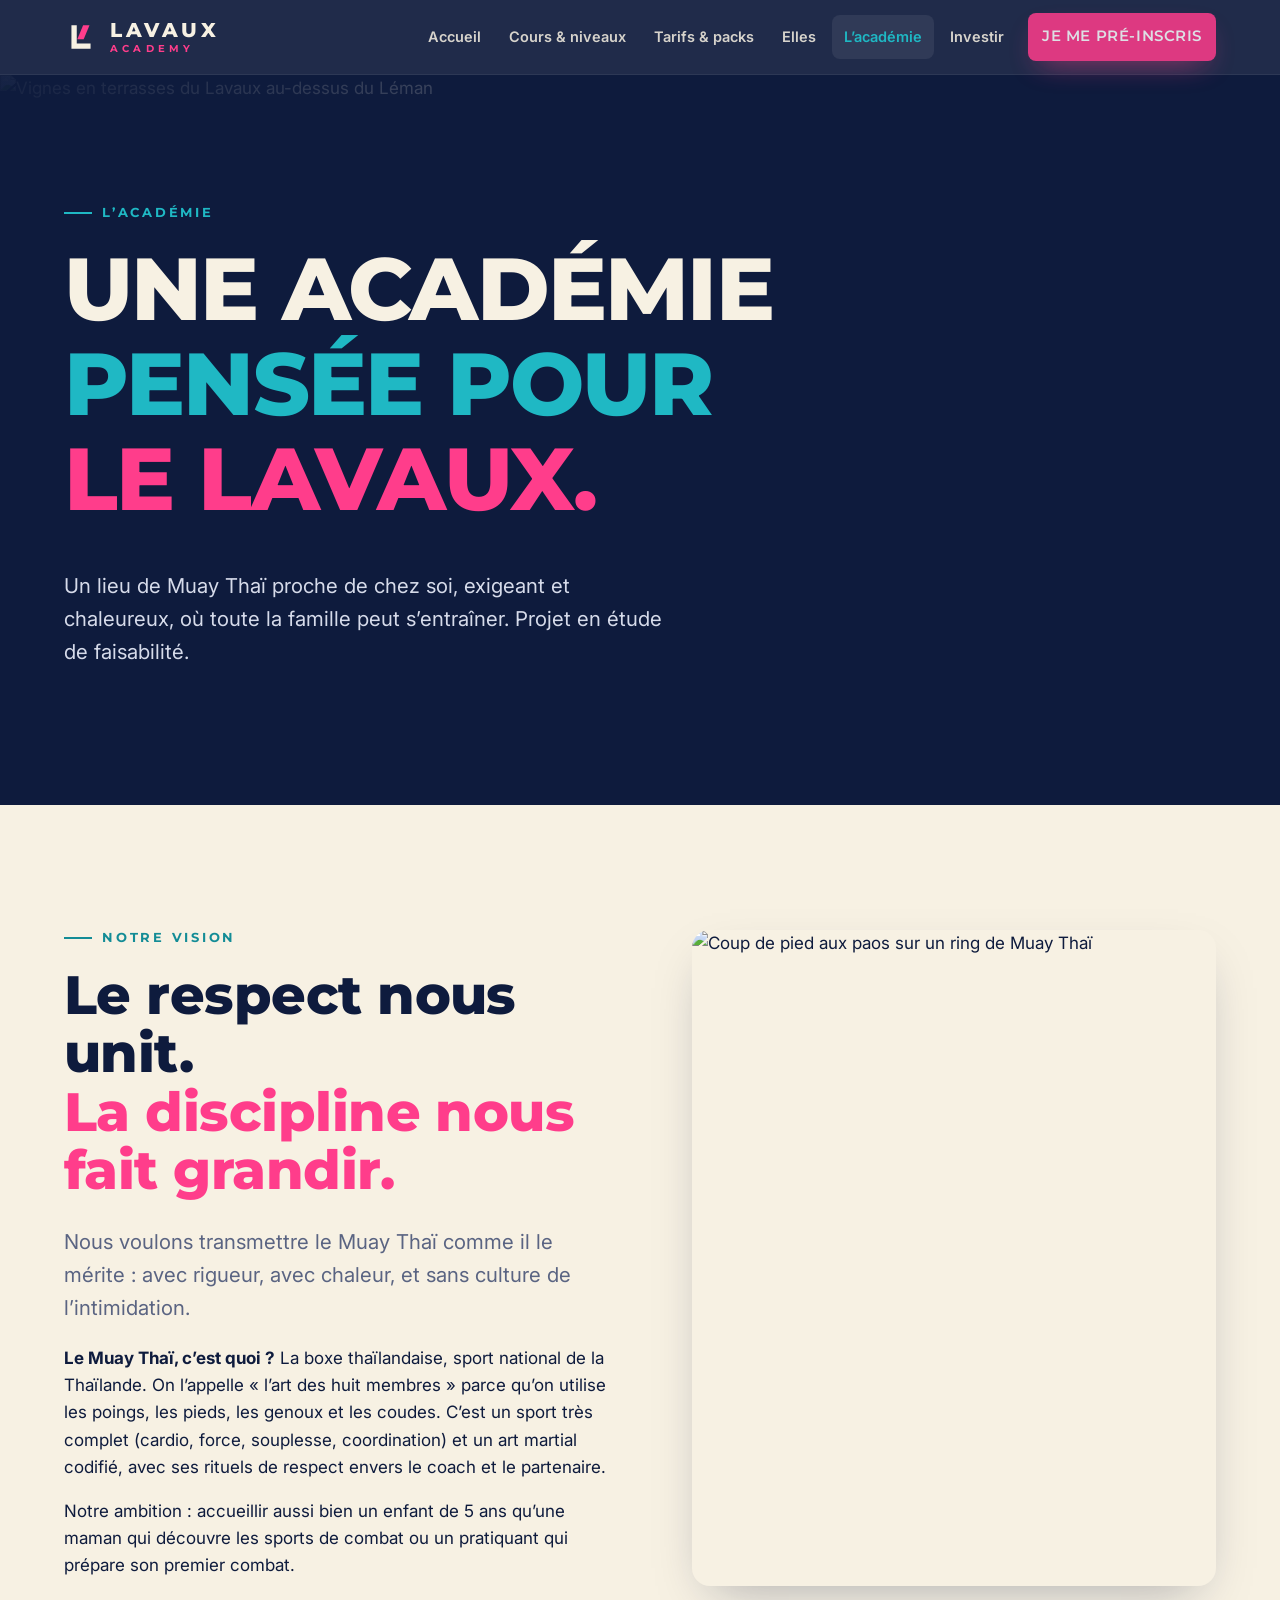
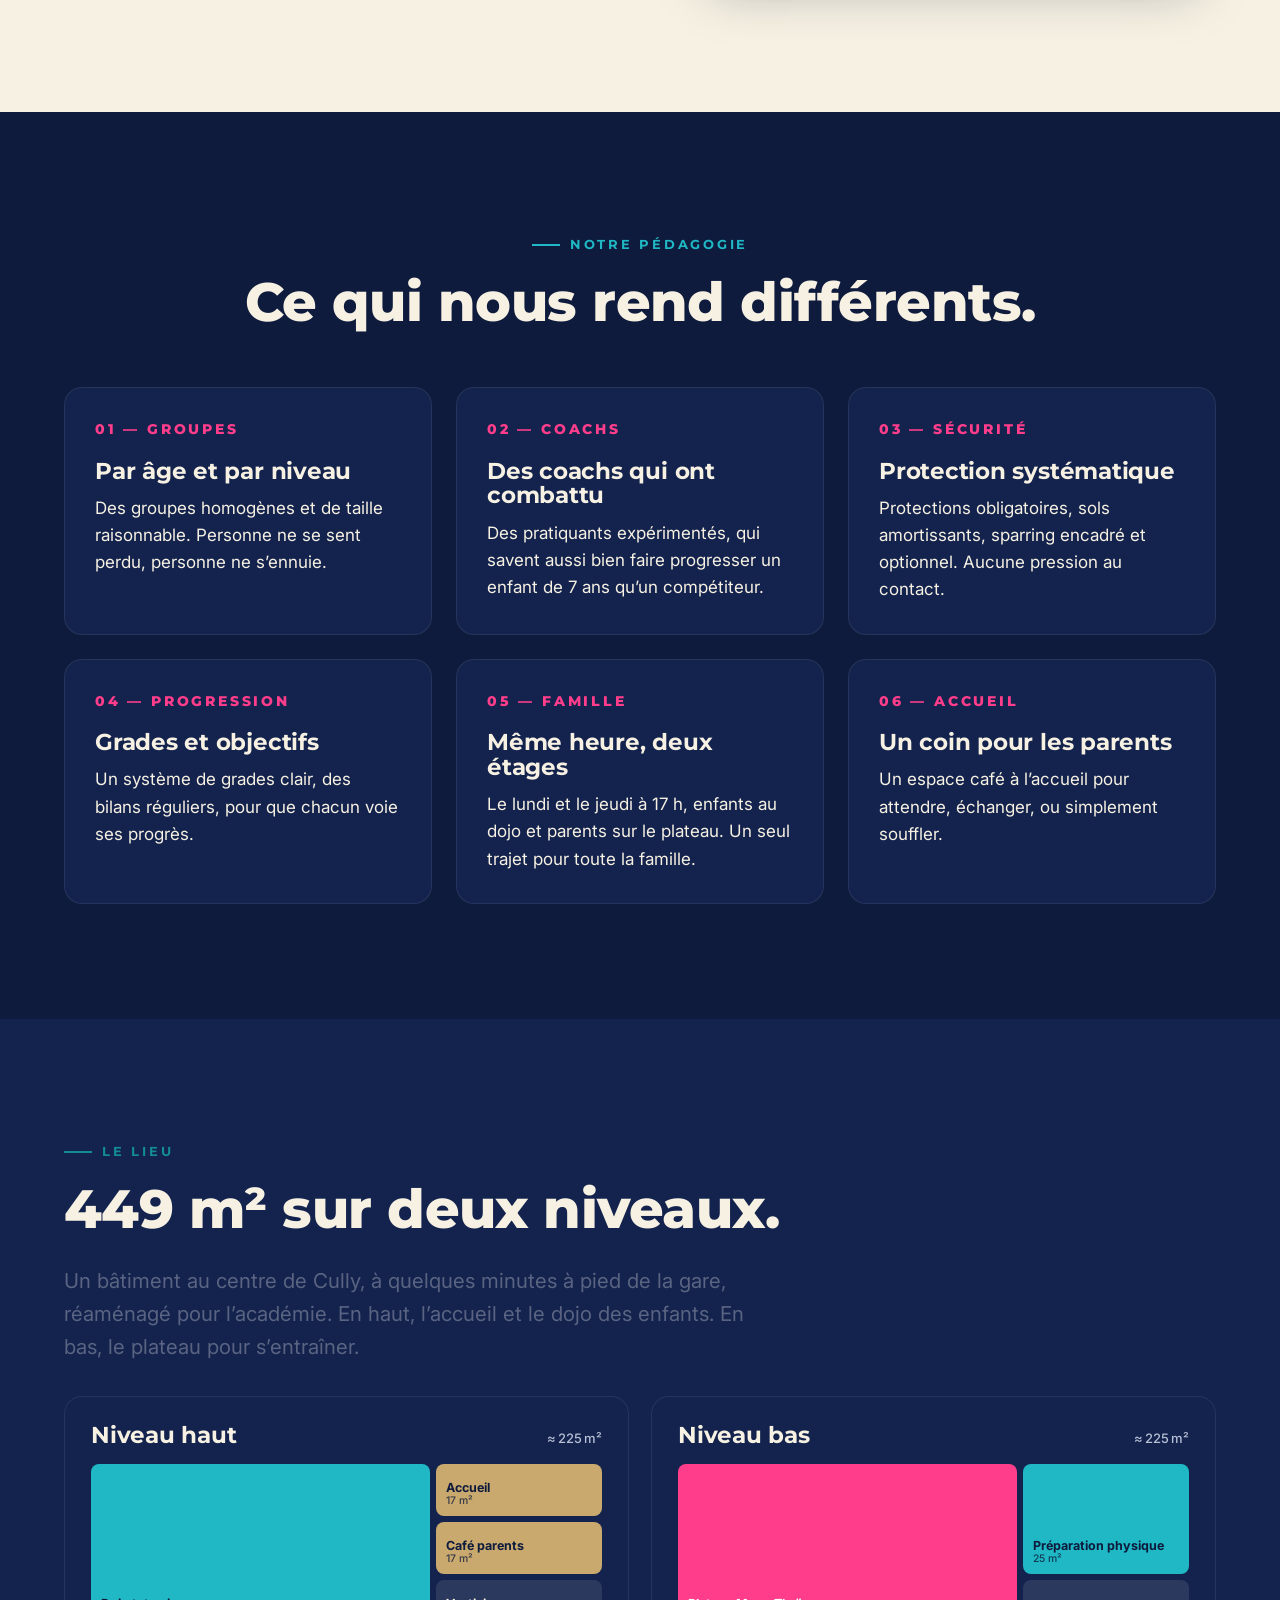
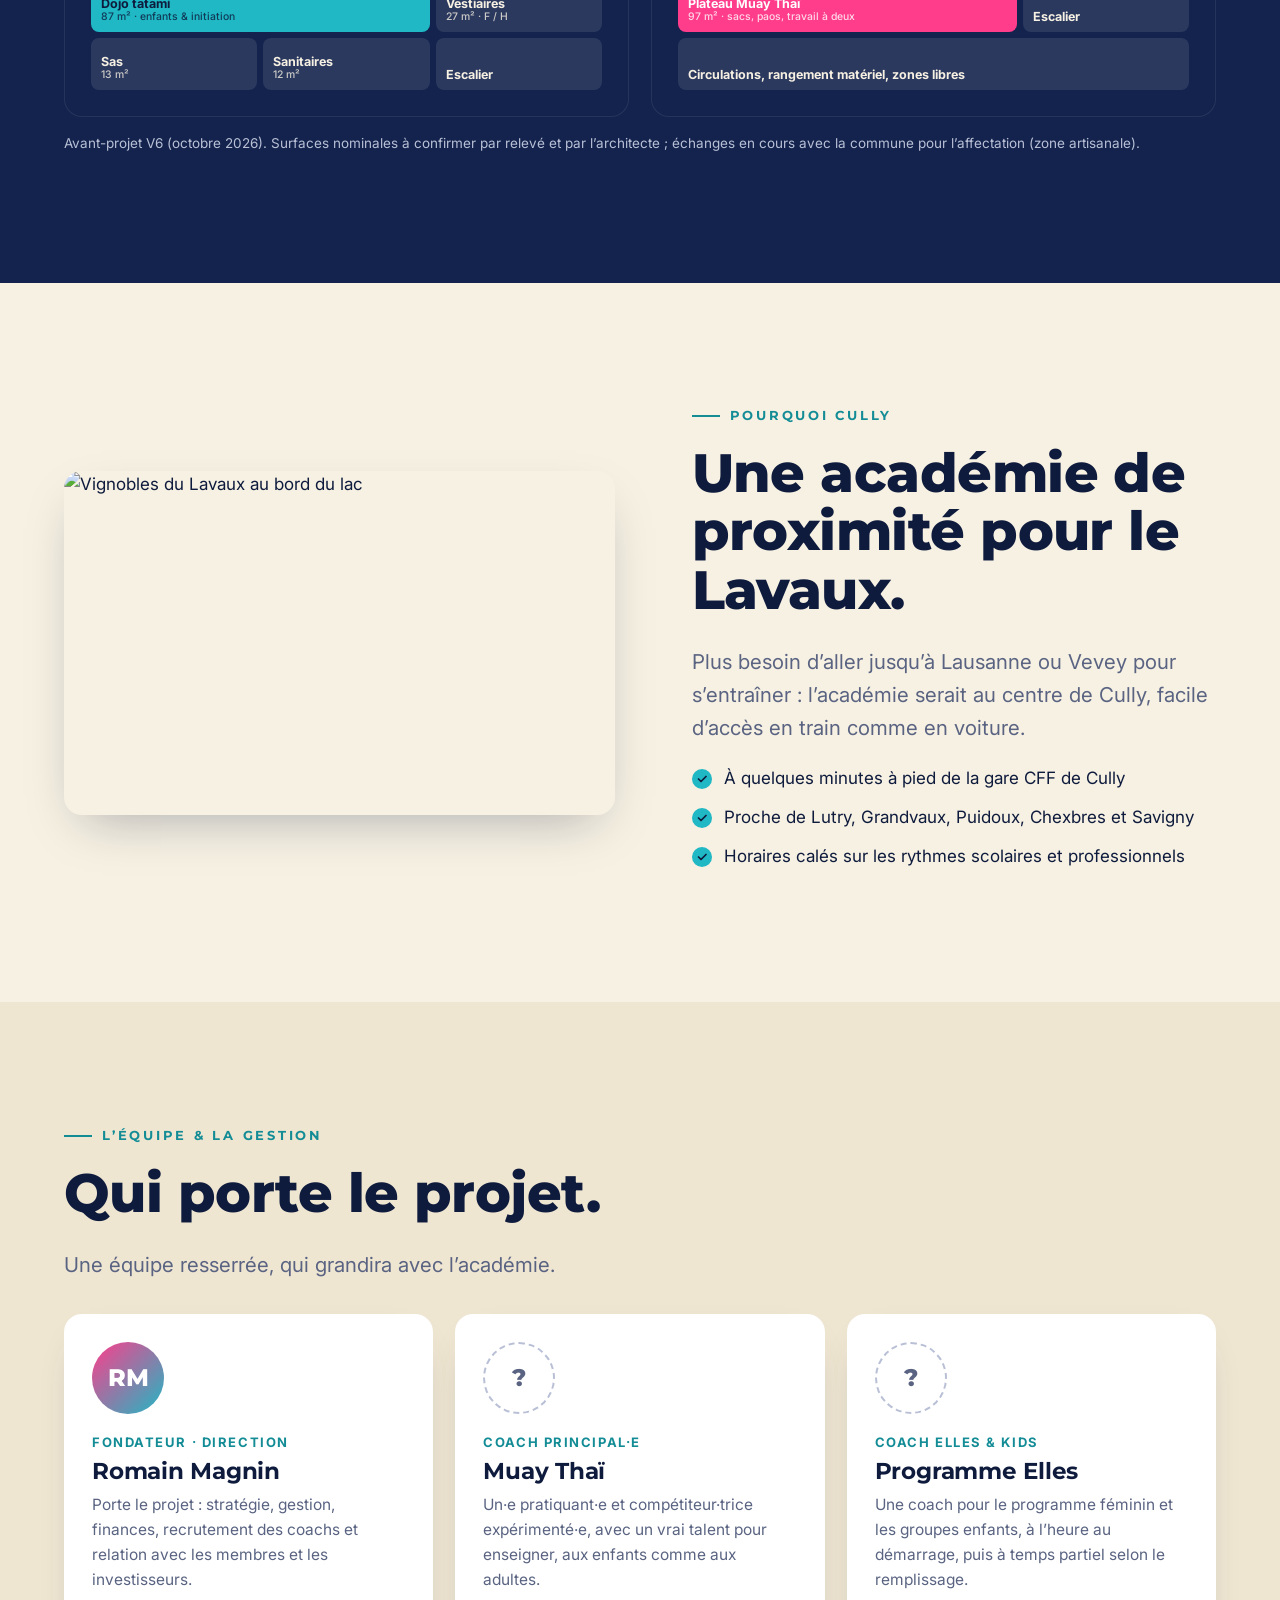
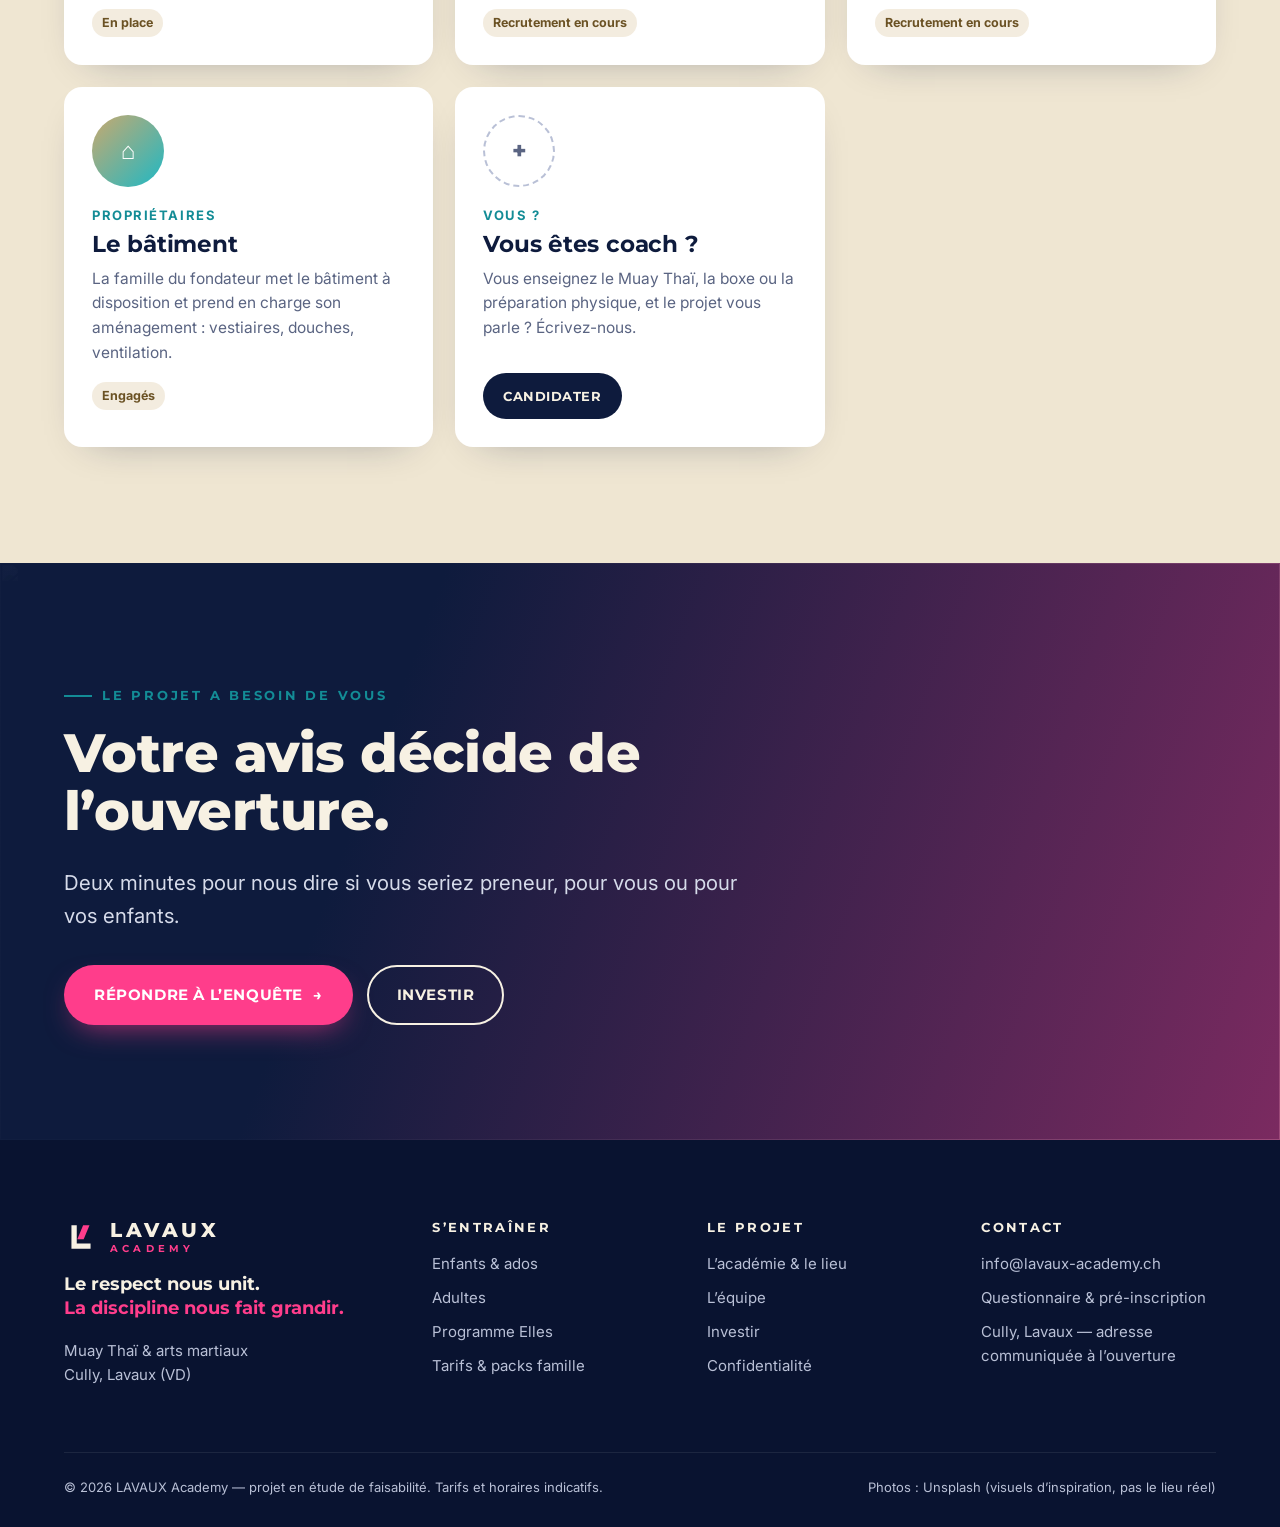
==== academie.html @ 16bb01df "Site LAVAUX Academy — enquête d'intérêt (Cully, Lavaux)" ====
<!doctype html>
<html lang="fr-CH" class="no-js">
<head>
<meta charset="utf-8">
<meta name="viewport" content="width=device-width, initial-scale=1">
<title>L’académie, le lieu & l’équipe — LAVAUX Academy</title>
<meta name="description" content="Le projet LAVAUX Academy à Cully : valeurs, pédagogie, un lieu de 449 m² sur deux niveaux, l’équipe et la gouvernance.">
<meta name="theme-color" content="#0E1B3D">
<link rel="icon" href="assets/img/favicon.svg" type="image/svg+xml">
<link rel="preconnect" href="https://fonts.googleapis.com"><link rel="preconnect" href="https://fonts.gstatic.com" crossorigin>
<link href="https://fonts.googleapis.com/css2?family=Inter:wght@400;500;600;700&family=Montserrat:wght@600;700;800&display=swap" rel="stylesheet">
<link rel="stylesheet" href="assets/css/style.css">
</head>
<body data-page="academie">
<header id="site-header"></header>
<main>
  <section class="hero page-hero">
    <div class="hero-media"><img src="https://images.unsplash.com/photo-1753588902483-b924f524e8cd?auto=format&fit=crop&w=1400&q=65" alt="Vignes en terrasses du Lavaux au-dessus du Léman" fetchpriority="high"></div>
    <div class="container">
      <span class="eyebrow">L’académie</span>
      <h1><span class="line">Une académie</span><span class="line stroke">pensée pour</span><span class="line accent">le Lavaux.</span></h1>
      <p class="lead">Un lieu de Muay Thaï proche de chez soi, exigeant et chaleureux, où toute la famille peut s’entraîner. Projet en étude de faisabilité.</p>
    </div>
  </section>

  <!-- VISION -->
  <section class="section">
    <div class="container split">
      <div class="reveal">
        <span class="eyebrow">Notre vision</span>
        <h2>Le respect nous unit.<br><span class="accent">La discipline nous fait grandir.</span></h2>
        <p class="lead">Nous voulons transmettre le Muay Thaï comme il le mérite : avec rigueur, avec chaleur, et sans culture de l’intimidation.</p>
        <p><b>Le Muay Thaï, c’est quoi ?</b> La boxe thaïlandaise, sport national de la Thaïlande. On l’appelle « l’art des huit membres » parce qu’on utilise les poings, les pieds, les genoux et les coudes. C’est un sport très complet (cardio, force, souplesse, coordination) et un art martial codifié, avec ses rituels de respect envers le coach et le partenaire.</p>
        <p>Notre ambition : accueillir aussi bien un enfant de 5 ans qu’une maman qui découvre les sports de combat ou un pratiquant qui prépare son premier combat.</p>
      </div>
      <div class="photo tall reveal"><img loading="lazy" src="https://images.unsplash.com/photo-1696454411305-311d11bb8c30?auto=format&fit=crop&w=900&q=70" alt="Coup de pied aux paos sur un ring de Muay Thaï"></div>
    </div>
  </section>

  <!-- VALEURS / PEDAGOGIE -->
  <section class="section dark">
    <div class="container">
      <div class="center reveal"><span class="eyebrow">Notre pédagogie</span><h2>Ce qui nous rend différents.</h2></div>
      <div class="grid g3 mt-3">
        <div class="card reveal"><span class="num">01 — GROUPES</span><h3>Par âge et par niveau</h3><p>Des groupes homogènes et de taille raisonnable. Personne ne se sent perdu, personne ne s’ennuie.</p></div>
        <div class="card reveal"><span class="num">02 — COACHS</span><h3>Des coachs qui ont combattu</h3><p>Des pratiquants expérimentés, qui savent aussi bien faire progresser un enfant de 7 ans qu’un compétiteur.</p></div>
        <div class="card reveal"><span class="num">03 — SÉCURITÉ</span><h3>Protection systématique</h3><p>Protections obligatoires, sols amortissants, sparring encadré et optionnel. Aucune pression au contact.</p></div>
        <div class="card reveal"><span class="num">04 — PROGRESSION</span><h3>Grades et objectifs</h3><p>Un système de grades clair, des bilans réguliers, pour que chacun voie ses progrès.</p></div>
        <div class="card reveal"><span class="num">05 — FAMILLE</span><h3>Même heure, deux étages</h3><p>Le lundi et le jeudi à 17 h, enfants au dojo et parents sur le plateau. Un seul trajet pour toute la famille.</p></div>
        <div class="card reveal"><span class="num">06 — ACCUEIL</span><h3>Un coin pour les parents</h3><p>Un espace café à l’accueil pour attendre, échanger, ou simplement souffler.</p></div>
      </div>
    </div>
  </section>

  <!-- LIEU -->
  <section class="section dark-2" id="lieu">
    <div class="container">
      <div class="reveal"><span class="eyebrow">Le lieu</span><h2>449 m² sur deux niveaux.</h2>
        <p class="lead">Un bâtiment au centre de Cully, à quelques minutes à pied de la gare, réaménagé pour l’académie. En haut, l’accueil et le dojo des enfants. En bas, le plateau pour s’entraîner.</p></div>
      <div class="floor mt-2">
        <div class="lvl reveal">
          <h3>Niveau haut <small>≈ 225 m²</small></h3>
          <div class="zones">
            <div class="z-t" style="grid-column:span 4;grid-row:span 3">Dojo tatami<small>87 m² · enfants & initiation</small></div>
            <div class="z-g" style="grid-column:span 2">Accueil<small>17 m²</small></div>
            <div class="z-g" style="grid-column:span 2">Café parents<small>17 m²</small></div>
            <div class="z-n" style="grid-column:span 2">Vestiaires<small>27 m² · F / H</small></div>
            <div class="z-n" style="grid-column:span 2">Sas<small>13 m²</small></div>
            <div class="z-n" style="grid-column:span 2">Sanitaires<small>12 m²</small></div>
            <div class="z-n" style="grid-column:span 2">Escalier</div>
          </div>
        </div>
        <div class="lvl reveal">
          <h3>Niveau bas <small>≈ 225 m²</small></h3>
          <div class="zones">
            <div class="z-p" style="grid-column:span 4;grid-row:span 3">Plateau Muay Thaï<small>97 m² · sacs, paos, travail à deux</small></div>
            <div class="z-t" style="grid-column:span 2;grid-row:span 2">Préparation physique<small>25 m²</small></div>
            <div class="z-n" style="grid-column:span 2">Escalier</div>
            <div class="z-n" style="grid-column:span 6">Circulations, rangement matériel, zones libres</div>
          </div>
        </div>
      </div>
      <p class="small mt-1" style="color:var(--muted-l)">Avant-projet V6 (octobre 2026). Surfaces nominales à confirmer par relevé et par l’architecte ; échanges en cours avec la commune pour l’affectation (zone artisanale).</p>
    </div>
  </section>

  <!-- LAVAUX -->
  <section class="section">
    <div class="container split rev">
      <div class="reveal">
        <span class="eyebrow">Pourquoi Cully</span>
        <h2>Une académie de proximité pour le Lavaux.</h2>
        <p class="lead">Plus besoin d’aller jusqu’à Lausanne ou Vevey pour s’entraîner : l’académie serait au centre de Cully, facile d’accès en train comme en voiture.</p>
        <ul class="checks">
          <li>À quelques minutes à pied de la gare CFF de Cully</li>
          <li>Proche de Lutry, Grandvaux, Puidoux, Chexbres et Savigny</li>
          <li>Horaires calés sur les rythmes scolaires et professionnels</li>
        </ul>
      </div>
      <div class="photo wide reveal"><img loading="lazy" src="https://images.unsplash.com/photo-1633251365019-8baffde99329?auto=format&fit=crop&w=1000&q=70" alt="Vignobles du Lavaux au bord du lac"></div>
    </div>
  </section>

  <!-- EQUIPE -->
  <section class="section cream" id="equipe">
    <div class="container">
      <div class="reveal"><span class="eyebrow">L’équipe & la gestion</span><h2>Qui porte le projet.</h2>
        <p class="lead">Une équipe resserrée, qui grandira avec l’académie.</p></div>
      <div class="team mt-2">
        <div class="member reveal"><div class="avatar">RM</div><div class="role">Fondateur · Direction</div><h3>Romain Magnin</h3><p>Porte le projet : stratégie, gestion, finances, recrutement des coachs et relation avec les membres et les investisseurs.</p><span class="st">En place</span></div>
        <div class="member reveal"><div class="avatar o">?</div><div class="role">Coach principal·e</div><h3>Muay Thaï</h3><p>Un·e pratiquant·e et compétiteur·trice expérimenté·e, avec un vrai talent pour enseigner, aux enfants comme aux adultes.</p><span class="st">Recrutement en cours</span></div>
        <div class="member reveal"><div class="avatar o">?</div><div class="role">Coach Elles & kids</div><h3>Programme Elles</h3><p>Une coach pour le programme féminin et les groupes enfants, à l’heure au démarrage, puis à temps partiel selon le remplissage.</p><span class="st">Recrutement en cours</span></div>
        <div class="member reveal"><div class="avatar" style="background:linear-gradient(135deg,var(--gold),var(--turq))">⌂</div><div class="role">Propriétaires</div><h3>Le bâtiment</h3><p>La famille du fondateur met le bâtiment à disposition et prend en charge son aménagement : vestiaires, douches, ventilation.</p><span class="st">Engagés</span></div>
        <div class="member reveal"><div class="avatar o">+</div><div class="role">Vous ?</div><h3>Vous êtes coach ?</h3><p>Vous enseignez le Muay Thaï, la boxe ou la préparation physique, et le projet vous parle ? Écrivez-nous.</p><a class="btn btn-navy btn-sm mt-1" href="mailto:info@lavaux-academy.ch?subject=Candidature%20coach">Candidater</a></div>
      </div>
    </div>
  </section>

  <!-- CTA -->
  <section class="section cta-band">
    <div class="bg"><img loading="lazy" src="https://images.unsplash.com/photo-1729673517080-44353fa68fe0?auto=format&fit=crop&w=1400&q=60" alt=""></div>
    <div class="container"><div style="max-width:680px">
      <span class="eyebrow">Le projet a besoin de vous</span><h2>Votre avis décide de l’ouverture.</h2>
      <p class="lead" style="color:#D6DBEA">Deux minutes pour nous dire si vous seriez preneur, pour vous ou pour vos enfants.</p>
      <div class="btn-row mt-2"><a class="btn btn-pink" href="inscription.html">Répondre à l’enquête <span class="arr">→</span></a><a class="btn btn-ghost" href="investir.html">Investir</a></div>
    </div></div>
  </section>
</main>
<footer id="site-footer"></footer>
<script src="assets/js/config.js"></script>
<script src="assets/js/main.js"></script>
</body>
</html>
---- assets/css/style.css ----
/* LAVAUX Academy — feuille de style principale
   Palette : charte v2 (04_marque/charte-marque.md) */
:root{
  --navy:#0E1B3D; --navy-2:#13234D; --navy-3:#1B2D5C;
  --ivory:#F7F1E3; --ivory-2:#EFE6D2;
  --pink:#FF3D8B; --pink-d:#E02470;
  --turq:#1FB8C4; --turq-d:#138C96;
  --gold:#C9A96E;
  --ink:#0E1B3D; --muted:#5A6482; --muted-l:#B9C0D6;
  --radius:18px; --radius-s:10px;
  --shadow:0 20px 50px -20px rgba(14,27,61,.35);
  --max:1200px;
  --f-head:"Montserrat",Helvetica,Arial,sans-serif;
  --f-body:"Inter",Helvetica,Arial,sans-serif;
}
*,*::before,*::after{box-sizing:border-box}
html{scroll-behavior:smooth;-webkit-text-size-adjust:100%}
body{margin:0;font-family:var(--f-body);font-size:17px;line-height:1.6;color:var(--ink);background:var(--ivory);overflow-x:hidden}
img{max-width:100%;display:block}
a{color:inherit}
h1,h2,h3,h4{font-family:var(--f-head);line-height:1.08;margin:0 0 .5em;letter-spacing:-.01em}
h1{font-size:clamp(40px,7vw,88px);font-weight:800;text-transform:uppercase;letter-spacing:-.02em}
h2{font-size:clamp(30px,4.4vw,54px);font-weight:800}
h3{font-size:clamp(19px,2vw,23px);font-weight:700}
p{margin:0 0 1em}
.container{width:100%;max-width:var(--max);margin:0 auto;padding:0 24px}
@media (max-width:600px){.container{padding:0 16px}}
.sr-only{position:absolute;width:1px;height:1px;overflow:hidden;clip:rect(0 0 0 0)}

/* ---------- Utilitaires ---------- */
.eyebrow{display:inline-flex;align-items:center;gap:10px;font-family:var(--f-head);font-weight:700;font-size:12.5px;letter-spacing:.22em;text-transform:uppercase;color:var(--turq-d);margin-bottom:18px}
.eyebrow::before{content:"";width:28px;height:2px;background:currentColor}
.dark .eyebrow,.on-dark .eyebrow{color:var(--turq)}
.accent{color:var(--pink)}
.accent-t{color:var(--turq)}
.lead{font-size:clamp(18px,1.6vw,21px);color:var(--muted);max-width:720px}
.dark .lead{color:var(--muted-l)}
.center{text-align:center}.center .lead{margin-left:auto;margin-right:auto}
.section{padding:clamp(70px,9vw,120px) 0;position:relative}
.section.tight{padding:clamp(50px,6vw,80px) 0}
.dark{background:var(--navy);color:var(--ivory)}
.dark-2{background:var(--navy-2);color:var(--ivory)}
.cream{background:var(--ivory-2)}
.grid{display:grid;gap:24px}
.g2{grid-template-columns:repeat(2,1fr)}
.g3{grid-template-columns:repeat(3,1fr)}
.g4{grid-template-columns:repeat(4,1fr)}
@media (max-width:960px){.g3,.g4{grid-template-columns:repeat(2,1fr)}}
@media (max-width:680px){.g2,.g3,.g4{grid-template-columns:1fr}}
.split{display:grid;grid-template-columns:1.05fr 1fr;gap:clamp(32px,6vw,80px);align-items:center}
.split.rev>:first-child{order:2}
@media (max-width:900px){.split{grid-template-columns:1fr}.split.rev>:first-child{order:0}}
.mt-0{margin-top:0}.mb-0{margin-bottom:0}.mt-1{margin-top:16px}.mt-2{margin-top:32px}.mt-3{margin-top:56px}

/* ---------- Boutons ---------- */
.btn{display:inline-flex;align-items:center;justify-content:center;gap:10px;font-family:var(--f-head);font-weight:700;font-size:15px;letter-spacing:.04em;text-transform:uppercase;text-decoration:none;padding:16px 28px;border-radius:999px;border:2px solid transparent;cursor:pointer;transition:transform .2s,background .2s,color .2s,box-shadow .2s;white-space:nowrap}
.btn:hover{transform:translateY(-2px)}
.btn-pink{background:var(--pink);color:#fff;box-shadow:0 12px 30px -12px rgba(255,61,139,.7)}
.btn-pink:hover{background:var(--pink-d)}
.btn-turq{background:var(--turq);color:var(--navy)}
.btn-turq:hover{background:#3fd0db}
.btn-ghost{border-color:currentColor;background:transparent}
.btn-ghost:hover{background:rgba(255,255,255,.08)}
.btn-navy{background:var(--navy);color:var(--ivory)}
.btn-sm{padding:11px 18px;font-size:13px}
.btn .arr{transition:transform .2s}.btn:hover .arr{transform:translateX(4px)}
.btn-row{display:flex;flex-wrap:wrap;gap:14px}
@media (max-width:520px){.btn-row .btn{width:100%}}

/* ---------- Bandeau statut ---------- */
.status-bar{background:var(--pink);color:#fff;font-size:13.5px;font-weight:600;text-align:center;padding:8px 16px}
.status-bar a{color:#fff;font-weight:800}

/* ---------- En-tête ---------- */
.site-header{position:sticky;top:0;z-index:50;background:rgba(14,27,61,.92);backdrop-filter:saturate(140%) blur(12px);-webkit-backdrop-filter:saturate(140%) blur(12px);color:var(--ivory);border-bottom:1px solid rgba(255,255,255,.06)}
.nav{display:flex;align-items:center;justify-content:space-between;height:74px;gap:20px}
.brand{display:flex;align-items:center;gap:12px;text-decoration:none}
.brand img{height:40px;width:auto}
.brand-txt{display:flex;flex-direction:column;line-height:1}
.brand-txt b{font-family:var(--f-head);font-weight:800;font-size:20px;letter-spacing:.18em}
.brand-txt span{font-family:var(--f-head);font-weight:700;font-size:10px;letter-spacing:.42em;color:var(--pink);margin-top:4px}
.nav-links{display:flex;align-items:center;gap:4px;list-style:none;margin:0;padding:0}
.nav-links a{display:block;text-decoration:none;font-weight:600;font-size:14.5px;padding:10px 12px;border-radius:8px;opacity:.85;transition:opacity .2s,background .2s}
.nav-links a:hover,.nav-links a[aria-current=page]{opacity:1;background:rgba(255,255,255,.07)}
.nav-links a[aria-current=page]{color:var(--turq)}
.nav-cta{margin-left:8px}
.nav-toggle{display:none;background:none;border:0;color:inherit;padding:8px;cursor:pointer}
.nav-toggle span{display:block;width:26px;height:2px;background:currentColor;margin:6px 0;transition:.3s}
@media (max-width:1060px){
  .nav-toggle{display:block}
  .nav-links{position:fixed;inset:74px 0 auto 0;flex-direction:column;align-items:stretch;background:var(--navy);padding:16px;gap:2px;transform:translateY(-120%);transition:transform .35s ease;box-shadow:0 20px 40px rgba(0,0,0,.35);max-height:calc(100vh - 74px);overflow:auto}
  .nav-links a{padding:14px 12px;font-size:17px}
  .nav-open .nav-links{transform:translateY(0)}
  .nav-cta{margin:8px 0 0}.nav-cta .btn{width:100%}
  .nav-open .nav-toggle span:nth-child(1){transform:translateY(8px) rotate(45deg)}
  .nav-open .nav-toggle span:nth-child(2){opacity:0}
  .nav-open .nav-toggle span:nth-child(3){transform:translateY(-8px) rotate(-45deg)}
}

/* ---------- Hero ---------- */
.hero{position:relative;min-height:min(92vh,860px);display:flex;align-items:flex-end;color:var(--ivory);overflow:hidden;background:var(--navy)}
.hero-media{position:absolute;inset:0}
.hero-media img{width:100%;height:100%;object-fit:cover;object-position:center 30%}
.hero::after{content:"";position:absolute;inset:0;background:linear-gradient(90deg,rgba(14,27,61,.96) 0%,rgba(14,27,61,.78) 42%,rgba(14,27,61,.15) 100%),linear-gradient(0deg,rgba(14,27,61,.9) 0%,transparent 45%)}
.hero .container{position:relative;z-index:2;padding-top:120px;padding-bottom:clamp(60px,8vw,110px)}
.hero h1{max-width:900px}
.hero h1 .line{display:block}
.hero h1 .stroke{color:var(--turq)}
.hero .lead{color:#D6DBEA;max-width:600px;margin:22px 0 34px}
.hero-tag{display:inline-flex;gap:10px;align-items:center;background:rgba(255,255,255,.08);border:1px solid rgba(255,255,255,.16);padding:8px 16px;border-radius:999px;font-size:13px;font-weight:600;letter-spacing:.04em;margin-bottom:26px}
.hero-tag .dot{width:8px;height:8px;border-radius:50%;background:var(--pink);box-shadow:0 0 0 0 rgba(255,61,139,.7);animation:pulse 2s infinite}
@keyframes pulse{70%{box-shadow:0 0 0 10px rgba(255,61,139,0)}100%{box-shadow:0 0 0 0 rgba(255,61,139,0)}}
.hero-stats{display:flex;flex-wrap:wrap;gap:clamp(24px,5vw,60px);margin-top:54px;padding-top:28px;border-top:1px solid rgba(255,255,255,.14)}
.hero-stats div b{display:block;font-family:var(--f-head);font-size:clamp(26px,3vw,36px);font-weight:800;color:var(--ivory)}
.hero-stats div span{font-size:13.5px;color:var(--muted-l);letter-spacing:.03em}
.page-hero{min-height:min(64vh,560px)}

/* ---------- Bande défilante ---------- */
.marquee{background:var(--pink);color:#fff;overflow:hidden;padding:16px 0;transform:rotate(-1.2deg) scale(1.02);margin:-14px 0 -14px;position:relative;z-index:5}
.marquee.turq{background:var(--turq);color:var(--navy);transform:rotate(1deg) scale(1.02)}
.marquee-track{display:flex;gap:48px;width:max-content;animation:scroll 38s linear infinite;font-family:var(--f-head);font-weight:800;font-size:clamp(18px,2.2vw,26px);text-transform:uppercase;letter-spacing:.06em}
.marquee-track span{display:flex;align-items:center;gap:48px;white-space:nowrap}
.marquee-track span::after{content:"✦";font-size:.7em;opacity:.8}
@keyframes scroll{to{transform:translateX(-50%)}}
@media (prefers-reduced-motion:reduce){.marquee-track{animation:none}}

/* ---------- Cartes ---------- */
.card{background:#fff;border-radius:var(--radius);padding:30px;box-shadow:0 1px 0 rgba(14,27,61,.06),0 14px 40px -26px rgba(14,27,61,.45);position:relative}
.dark .card,.card.dk{background:var(--navy-2);color:var(--ivory);box-shadow:none;border:1px solid rgba(255,255,255,.08)}
.card p:last-child{margin-bottom:0}
.card .num{font-family:var(--f-head);font-weight:800;font-size:14px;letter-spacing:.2em;color:var(--pink);margin-bottom:18px;display:block}
.icon{width:52px;height:52px;border-radius:14px;display:grid;place-items:center;background:rgba(255,61,139,.1);color:var(--pink);margin-bottom:18px}
.icon.t{background:rgba(31,184,196,.13);color:var(--turq-d)}
.dark .icon.t{color:var(--turq)}
.icon svg{width:26px;height:26px}

/* Cartes photo */
.pcard{position:relative;border-radius:var(--radius);overflow:hidden;min-height:440px;display:flex;align-items:flex-end;color:#fff;text-decoration:none;isolation:isolate;background:var(--navy)}
.pcard img{position:absolute;inset:0;width:100%;height:100%;object-fit:cover;z-index:-2;transition:transform .7s ease}
.pcard::before{content:"";position:absolute;inset:0;background:linear-gradient(180deg,rgba(14,27,61,0) 30%,rgba(14,27,61,.93) 100%);z-index:-1}
.pcard:hover img{transform:scale(1.05)}
.pcard .in{padding:28px}
.pcard .tag{display:inline-block;font-size:12px;font-weight:700;letter-spacing:.14em;text-transform:uppercase;padding:6px 12px;border-radius:999px;background:var(--pink);margin-bottom:14px}
.pcard .tag.t{background:var(--turq);color:var(--navy)}
.pcard .tag.g{background:var(--gold);color:var(--navy)}
.pcard p{color:#D6DBEA;margin:0}
.pcard h3{font-size:clamp(22px,2.4vw,28px)}

/* Photo cadrée */
.photo{border-radius:var(--radius);overflow:hidden;position:relative;box-shadow:var(--shadow)}
.photo img{width:100%;height:100%;object-fit:cover}
.photo.tall{aspect-ratio:4/5}.photo.wide{aspect-ratio:16/10}.photo.sq{aspect-ratio:1}
.photo-stack{position:relative;padding:0 0 60px 60px}
.photo-stack .photo.b{position:absolute;left:0;bottom:0;width:48%;border:6px solid var(--ivory)}
.dark .photo-stack .photo.b{border-color:var(--navy)}
@media (max-width:600px){.photo-stack{padding:0 0 40px 30px}}
.badge-float{position:absolute;right:-12px;top:28px;background:var(--pink);color:#fff;font-family:var(--f-head);font-weight:800;padding:16px 20px;border-radius:14px;box-shadow:var(--shadow);font-size:14px;line-height:1.25;text-transform:uppercase;letter-spacing:.04em}
.badge-float b{display:block;font-size:28px}
@media (max-width:600px){.badge-float{right:8px}}

/* Listes à coches */
.checks{list-style:none;padding:0;margin:0 0 1em}
.checks li{position:relative;padding-left:32px;margin-bottom:12px}
.checks li::before{content:"";position:absolute;left:0;top:4px;width:20px;height:20px;border-radius:50%;background:var(--turq) url("data:image/svg+xml,%3Csvg xmlns='http://www.w3.org/2000/svg' viewBox='0 0 24 24' fill='none' stroke='%230E1B3D' stroke-width='3.5' stroke-linecap='round' stroke-linejoin='round'%3E%3Cpath d='M5 12l5 5L20 7'/%3E%3C/svg%3E") center/12px no-repeat}
.checks.pink li::before{background-color:var(--pink);background-image:url("data:image/svg+xml,%3Csvg xmlns='http://www.w3.org/2000/svg' viewBox='0 0 24 24' fill='none' stroke='white' stroke-width='3.5' stroke-linecap='round' stroke-linejoin='round'%3E%3Cpath d='M5 12l5 5L20 7'/%3E%3C/svg%3E")}

/* ---------- Piliers ---------- */
.pillar{border-top:3px solid var(--pink);padding-top:26px}
.pillar:nth-child(2){border-color:var(--turq)}
.pillar:nth-child(3){border-color:var(--gold)}
.pillar .k{font-family:var(--f-head);font-weight:800;font-size:56px;line-height:1;color:transparent;-webkit-text-stroke:1.5px var(--muted-l);display:block;margin-bottom:12px}
.dark .pillar .k{-webkit-text-stroke-color:rgba(255,255,255,.28)}

/* ---------- Niveaux / programme ---------- */
.levels{display:grid;grid-template-columns:repeat(4,1fr);gap:18px}
@media (max-width:960px){.levels{grid-template-columns:repeat(2,1fr)}}
@media (max-width:520px){.levels{grid-template-columns:1fr}}
.level{background:#fff;border-radius:var(--radius);overflow:hidden;box-shadow:0 14px 40px -26px rgba(14,27,61,.45);display:flex;flex-direction:column}
.level .ph{aspect-ratio:4/3;overflow:hidden}
.level .ph img{width:100%;height:100%;object-fit:cover}
.level .bd{padding:22px 22px 26px;flex:1;display:flex;flex-direction:column}
.level .age{font-family:var(--f-head);font-weight:800;color:var(--pink);font-size:13px;letter-spacing:.16em;text-transform:uppercase}
.level h3{margin:6px 0 10px}
.level p{font-size:15.5px;color:var(--muted)}
.level .meta{margin-top:auto;display:flex;flex-wrap:wrap;gap:6px}
.chip{display:inline-block;font-size:12.5px;font-weight:600;padding:5px 11px;border-radius:999px;background:var(--ivory);color:var(--navy)}
.chip.p{background:rgba(255,61,139,.12);color:var(--pink-d)}
.chip.t{background:rgba(31,184,196,.15);color:var(--turq-d)}
.dark .chip{background:rgba(255,255,255,.08);color:var(--ivory)}

/* Parcours de grades */
.path{display:grid;grid-template-columns:repeat(5,1fr);gap:0;counter-reset:st;position:relative}
.path::before{content:"";position:absolute;left:10%;right:10%;top:27px;height:2px;background:linear-gradient(90deg,var(--pink),var(--turq))}
.path .st{text-align:center;padding:0 10px;position:relative}
.path .st i{display:grid;place-items:center;width:56px;height:56px;margin:0 auto 16px;border-radius:50%;background:var(--navy);border:2px solid var(--turq);font-style:normal;font-family:var(--f-head);font-weight:800;color:var(--ivory);position:relative}
.path .st h4{font-size:16px;margin-bottom:6px}
.path .st p{font-size:14px;color:var(--muted-l);margin:0}
@media (max-width:820px){.path{grid-template-columns:1fr;gap:22px}.path::before{display:none}.path .st{display:grid;grid-template-columns:56px 1fr;gap:16px;text-align:left}.path .st i{margin:0}}

/* ---------- Planning ---------- */
.schedule{width:100%;border-collapse:separate;border-spacing:0;background:#fff;border-radius:var(--radius);overflow:hidden;box-shadow:0 14px 40px -26px rgba(14,27,61,.45);font-size:14.5px}
.schedule th,.schedule td{padding:14px 12px;text-align:left;vertical-align:top;border-bottom:1px solid #EEE7D6}
.schedule thead th{background:var(--navy);color:var(--ivory);font-family:var(--f-head);font-size:13px;letter-spacing:.1em;text-transform:uppercase}
.schedule td:first-child{font-weight:700;white-space:nowrap;color:var(--navy)}
.slot{display:block;padding:8px 10px;border-radius:8px;margin-bottom:6px;font-weight:600;line-height:1.3}
.slot small{display:block;font-weight:500;opacity:.8;font-size:12px}
.slot.k{background:rgba(31,184,196,.15);color:#0c5f66}
.slot.a{background:rgba(14,27,61,.07);color:var(--navy)}
.slot.w{background:rgba(255,61,139,.12);color:#a3134c}
.slot.f{background:rgba(201,169,110,.22);color:#6b5224}
.table-wrap{overflow-x:auto;-webkit-overflow-scrolling:touch;border-radius:var(--radius)}
.table-wrap .schedule{min-width:760px}
.legend{display:flex;flex-wrap:wrap;gap:12px;margin-top:16px;font-size:13.5px}
.legend span{display:inline-flex;align-items:center;gap:8px}
.legend i{width:14px;height:14px;border-radius:4px;display:inline-block}

/* ---------- Tarifs ---------- */
.pricing{display:grid;grid-template-columns:repeat(3,1fr);gap:22px;align-items:stretch}
@media (max-width:980px){.pricing{grid-template-columns:1fr 1fr}}
@media (max-width:640px){.pricing{grid-template-columns:1fr}}
.plan{background:#fff;border-radius:22px;padding:32px 28px;display:flex;flex-direction:column;position:relative;box-shadow:0 14px 40px -26px rgba(14,27,61,.45);border:2px solid transparent}
.plan.hot{border-color:var(--pink);box-shadow:0 30px 60px -30px rgba(255,61,139,.55)}
.plan.dk{background:var(--navy);color:var(--ivory)}
.plan .ribbon{position:absolute;top:-14px;left:28px;background:var(--pink);color:#fff;font-family:var(--f-head);font-weight:800;font-size:11.5px;letter-spacing:.14em;text-transform:uppercase;padding:7px 14px;border-radius:999px}
.plan .ribbon.t{background:var(--turq);color:var(--navy)}
.plan .ribbon.g{background:var(--gold);color:var(--navy)}
.plan .who{font-family:var(--f-head);font-weight:700;font-size:12.5px;letter-spacing:.18em;text-transform:uppercase;color:var(--turq-d)}
.plan.dk .who{color:var(--turq)}
.plan h3{font-size:24px;margin:8px 0 14px}
.price{display:flex;align-items:baseline;gap:6px;margin:4px 0 4px}
.price b{font-family:var(--f-head);font-size:46px;font-weight:800;line-height:1}
.price span{font-size:14px;color:var(--muted)}
.plan.dk .price span{color:var(--muted-l)}
.price-note{font-size:13.5px;color:var(--muted);margin-bottom:18px}
.plan.dk .price-note{color:var(--muted-l)}
.plan .save{display:inline-block;background:rgba(255,61,139,.12);color:var(--pink-d);font-weight:700;font-size:13px;padding:5px 10px;border-radius:8px;margin-bottom:16px;align-self:flex-start}
.plan.dk .save{background:rgba(255,61,139,.2);color:#ff8fbb}
.plan ul{margin-bottom:24px}
.plan .btn{margin-top:auto;width:100%}
.tabs{display:inline-flex;flex-wrap:wrap;gap:6px;background:#fff;padding:6px;border-radius:999px;box-shadow:0 10px 30px -20px rgba(14,27,61,.5);margin-bottom:40px}
.tabs button{border:0;background:transparent;font-family:var(--f-head);font-weight:700;font-size:14px;padding:12px 20px;border-radius:999px;cursor:pointer;color:var(--navy)}
.tabs button[aria-selected=true]{background:var(--navy);color:var(--ivory)}
.tab-panel[hidden]{display:none}

/* Combo famille visuel */
.combo{display:grid;grid-template-columns:1fr auto 1fr;gap:18px;align-items:center}
.combo .side{background:rgba(255,255,255,.06);border:1px solid rgba(255,255,255,.12);border-radius:var(--radius);padding:24px}
.combo .plus{font-family:var(--f-head);font-weight:800;font-size:40px;color:var(--pink)}
@media (max-width:700px){.combo{grid-template-columns:1fr}.combo .plus{text-align:center}}

/* ---------- Chiffres ---------- */
.stats{display:grid;grid-template-columns:repeat(4,1fr);gap:1px;background:rgba(255,255,255,.1);border-radius:var(--radius);overflow:hidden}
.stats>div{background:var(--navy);padding:30px 26px}
.stats b{display:block;font-family:var(--f-head);font-weight:800;font-size:clamp(30px,3.6vw,44px);line-height:1;margin-bottom:10px}
.stats b em{font-style:normal;color:var(--pink)}
.stats span{color:var(--muted-l);font-size:14.5px}
@media (max-width:860px){.stats{grid-template-columns:1fr 1fr}}
@media (max-width:460px){.stats{grid-template-columns:1fr}}
.stats.light{background:#E4DAC3}
.stats.light>div{background:#fff}
.stats.light span{color:var(--muted)}

/* Barre de répartition */
.alloc{display:flex;height:22px;border-radius:999px;overflow:hidden;margin:20px 0 18px}
.alloc i{display:block;height:100%}
.alloc-legend{display:grid;grid-template-columns:repeat(2,1fr);gap:12px 24px}
.alloc-legend div{display:flex;gap:12px;align-items:flex-start;font-size:15px}
.alloc-legend i{width:14px;height:14px;border-radius:4px;flex:none;margin-top:5px}
.alloc-legend b{font-family:var(--f-head)}
@media (max-width:560px){.alloc-legend{grid-template-columns:1fr}}

/* ---------- Étapes ---------- */
.steps{display:grid;grid-template-columns:repeat(4,1fr);gap:22px;counter-reset:s}
@media (max-width:900px){.steps{grid-template-columns:1fr 1fr}}
@media (max-width:560px){.steps{grid-template-columns:1fr}}
.step{counter-increment:s;padding:28px;border-radius:var(--radius);background:#fff;position:relative}
.dark .step{background:var(--navy-2);border:1px solid rgba(255,255,255,.08)}
.step::before{content:"0" counter(s);font-family:var(--f-head);font-weight:800;font-size:44px;color:transparent;-webkit-text-stroke:1.5px var(--pink);display:block;line-height:1;margin-bottom:14px}
.step h3{font-size:19px}
.step p{font-size:15.5px;color:var(--muted);margin:0}
.dark .step p{color:var(--muted-l)}

/* ---------- Équipe ---------- */
.team{display:grid;grid-template-columns:repeat(3,1fr);gap:22px}
@media (max-width:900px){.team{grid-template-columns:1fr 1fr}}
@media (max-width:560px){.team{grid-template-columns:1fr}}
.member{background:#fff;border-radius:var(--radius);padding:28px;box-shadow:0 14px 40px -26px rgba(14,27,61,.45)}
.avatar{width:72px;height:72px;border-radius:50%;display:grid;place-items:center;font-family:var(--f-head);font-weight:800;font-size:24px;color:#fff;background:linear-gradient(135deg,var(--pink),var(--turq));margin-bottom:18px}
.avatar.o{background:transparent;border:2px dashed var(--muted-l);color:var(--muted)}
.member .role{font-size:13px;font-weight:700;letter-spacing:.12em;text-transform:uppercase;color:var(--turq-d);margin-bottom:6px}
.member h3{margin-bottom:10px}
.member p{font-size:15.5px;color:var(--muted)}
.member .st{display:inline-block;font-size:12.5px;font-weight:700;padding:4px 10px;border-radius:999px;background:rgba(201,169,110,.22);color:#6b5224}

/* ---------- FAQ ---------- */
.faq{max-width:860px;margin:0 auto}
.faq details{border-bottom:1px solid rgba(14,27,61,.12);padding:6px 0}
.dark .faq details{border-color:rgba(255,255,255,.12)}
.faq summary{list-style:none;cursor:pointer;font-family:var(--f-head);font-weight:700;font-size:18px;padding:18px 44px 18px 0;position:relative}
.faq summary::-webkit-details-marker{display:none}
.faq summary::after{content:"+";position:absolute;right:4px;top:12px;font-size:30px;font-weight:400;color:var(--pink);transition:transform .25s}
.faq details[open] summary::after{transform:rotate(45deg)}
.faq details p{color:var(--muted);padding-bottom:12px}
.dark .faq details p{color:var(--muted-l)}

/* ---------- Sondage rapide ---------- */
.poll{background:var(--navy);color:var(--ivory);border-radius:28px;padding:clamp(32px,5vw,60px);position:relative;overflow:hidden}
.poll::before{content:"";position:absolute;width:420px;height:420px;border-radius:50%;background:radial-gradient(circle,rgba(255,61,139,.35),transparent 70%);right:-120px;top:-160px}
.poll::after{content:"";position:absolute;width:380px;height:380px;border-radius:50%;background:radial-gradient(circle,rgba(31,184,196,.3),transparent 70%);left:-140px;bottom:-200px}
.poll>*{position:relative;z-index:1}
.poll-opts{display:grid;grid-template-columns:repeat(4,1fr);gap:14px;margin-top:30px}
@media (max-width:860px){.poll-opts{grid-template-columns:1fr 1fr}}
@media (max-width:480px){.poll-opts{grid-template-columns:1fr}}
.poll-opts a{display:flex;flex-direction:column;gap:6px;text-decoration:none;background:rgba(255,255,255,.06);border:1.5px solid rgba(255,255,255,.14);border-radius:16px;padding:22px 20px;transition:.2s}
.poll-opts a:hover{border-color:var(--pink);background:rgba(255,61,139,.12);transform:translateY(-3px)}
.poll-opts a b{font-family:var(--f-head);font-size:18px}
.poll-opts a span{font-size:14px;color:var(--muted-l)}
.poll-opts .emo{font-size:26px}

/* ---------- Formulaires ---------- */
.form-shell{background:#fff;border-radius:26px;padding:clamp(24px,4vw,48px);box-shadow:var(--shadow)}
.form-progress{display:flex;gap:8px;margin-bottom:30px}
.form-progress i{flex:1;height:5px;border-radius:5px;background:#EEE7D6;transition:background .3s}
.form-progress i.on{background:var(--pink)}
.fstep[hidden]{display:none}
.fstep h3{font-size:24px;margin-bottom:6px}
.fstep .hint{color:var(--muted);margin-bottom:26px;font-size:15.5px}
.field{margin-bottom:22px}
.field>label,.field>.lbl{display:block;font-weight:700;font-size:15px;margin-bottom:8px}
.field .opt{font-weight:500;color:var(--muted);font-size:13px}
.input,select.input,textarea.input{width:100%;padding:15px 16px;border:1.5px solid #DCD3BD;border-radius:12px;font:inherit;font-size:16px;background:#FFFDF8;color:var(--navy);transition:border .2s,box-shadow .2s}
.input:focus{outline:none;border-color:var(--turq);box-shadow:0 0 0 4px rgba(31,184,196,.18)}
textarea.input{min-height:110px;resize:vertical}
.row2{display:grid;grid-template-columns:1fr 1fr;gap:16px}
@media (max-width:560px){.row2{grid-template-columns:1fr}}
.choices{display:grid;grid-template-columns:repeat(auto-fill,minmax(190px,1fr));gap:10px}
.choices.big{grid-template-columns:repeat(auto-fill,minmax(230px,1fr))}
.choice{position:relative}
.choice input{position:absolute;opacity:0;pointer-events:none}
.choice span{display:flex;flex-direction:column;gap:2px;padding:14px 16px;border:1.5px solid #DCD3BD;border-radius:12px;cursor:pointer;font-weight:600;font-size:15px;background:#FFFDF8;transition:.18s;height:100%}
.choice span small{font-weight:500;color:var(--muted);font-size:13px}
.choice input:checked+span{border-color:var(--pink);background:rgba(255,61,139,.07);box-shadow:inset 0 0 0 1px var(--pink)}
.choice input:focus-visible+span{box-shadow:0 0 0 4px rgba(31,184,196,.25)}
.consent{display:flex;gap:12px;align-items:flex-start;font-size:14.5px;margin-bottom:12px;cursor:pointer}
.consent input{margin-top:4px;width:18px;height:18px;accent-color:var(--pink);flex:none}
.form-nav{display:flex;justify-content:space-between;gap:12px;margin-top:30px;flex-wrap:wrap}
.form-msg{padding:16px 18px;border-radius:12px;margin-top:18px;font-weight:600;display:none}
.form-msg.err{display:block;background:rgba(255,61,139,.1);color:#a3134c}
.form-done{text-align:center;padding:30px 10px}
.form-done .big{font-size:64px;line-height:1;margin-bottom:16px}
.small{font-size:13.5px;color:var(--muted)}
.range-wrap{padding:8px 0}
.range-val{font-family:var(--f-head);font-weight:800;font-size:40px;color:var(--navy)}
.range-val small{font-size:16px;color:var(--muted);font-weight:600}
input[type=range]{width:100%;accent-color:var(--pink);height:28px}
.range-scale{display:flex;justify-content:space-between;font-size:13px;color:var(--muted)}

/* ---------- Encadrés ---------- */
.note{border-left:4px solid var(--gold);background:rgba(201,169,110,.12);padding:18px 22px;border-radius:0 12px 12px 0;font-size:15px}
.dark .note{background:rgba(201,169,110,.1)}
.note.p{border-color:var(--pink);background:rgba(255,61,139,.07)}
.legal-box{font-size:13.5px;color:var(--muted);border:1px solid #DCD3BD;border-radius:14px;padding:20px 22px;background:#FFFDF8}
.dark .legal-box{background:transparent;border-color:rgba(255,255,255,.15);color:var(--muted-l)}

/* Plan du lieu */
.floor{display:grid;grid-template-columns:1fr 1fr;gap:22px}
@media (max-width:760px){.floor{grid-template-columns:1fr}}
.floor .lvl{background:var(--navy-2);border:1px solid rgba(255,255,255,.08);border-radius:var(--radius);padding:26px}
.floor .lvl h3{display:flex;justify-content:space-between;align-items:baseline}
.floor .lvl h3 small{font-family:var(--f-body);font-size:13px;color:var(--muted-l);font-weight:500}
.zones{display:grid;grid-template-columns:repeat(6,1fr);grid-auto-rows:52px;gap:6px;margin-top:16px}
.zones div{border-radius:8px;padding:8px 10px;font-size:12.5px;font-weight:700;line-height:1.2;display:flex;flex-direction:column;justify-content:flex-end}
.zones div small{font-weight:500;opacity:.8}
.z-t{background:var(--turq);color:var(--navy)}
.z-p{background:var(--pink);color:#fff}
.z-n{background:rgba(255,255,255,.1);color:var(--ivory)}
.z-g{background:var(--gold);color:var(--navy)}

/* ---------- CTA final ---------- */
.cta-band{position:relative;overflow:hidden;color:var(--ivory);background:var(--navy)}
.cta-band .bg{position:absolute;inset:0}
.cta-band .bg img{width:100%;height:100%;object-fit:cover;opacity:.35}
.cta-band::after{content:"";position:absolute;inset:0;background:linear-gradient(110deg,rgba(14,27,61,.95) 30%,rgba(255,61,139,.45))}
.cta-band .container{position:relative;z-index:2}

/* ---------- Pied de page ---------- */
.site-footer{background:#091330;color:var(--muted-l);padding:80px 0 30px;font-size:15px}
.foot-grid{display:grid;grid-template-columns:1.4fr 1fr 1fr 1fr;gap:40px}
@media (max-width:860px){.foot-grid{grid-template-columns:1fr 1fr}}
@media (max-width:520px){.foot-grid{grid-template-columns:1fr}}
.site-footer h4{color:var(--ivory);font-size:13px;letter-spacing:.18em;text-transform:uppercase;margin-bottom:18px}
.site-footer ul{list-style:none;padding:0;margin:0}
.site-footer li{margin-bottom:10px}
.site-footer a{text-decoration:none}.site-footer a:hover{color:var(--ivory)}
.motto{font-family:var(--f-head);font-weight:700;color:var(--ivory);font-size:18px;line-height:1.35;margin:18px 0}
.motto em{font-style:normal;color:var(--pink)}
.foot-bottom{display:flex;justify-content:space-between;flex-wrap:wrap;gap:12px;border-top:1px solid rgba(255,255,255,.08);margin-top:50px;padding-top:24px;font-size:13px}

/* ---------- Animations d'apparition ---------- */
.reveal{opacity:0;transform:translateY(26px);transition:opacity .8s ease,transform .8s ease}
.reveal.in{opacity:1;transform:none}
@media (prefers-reduced-motion:reduce){.reveal{opacity:1;transform:none;transition:none}}
.no-js .reveal{opacity:1;transform:none}

/* Correctifs */
[hidden]{display:none!important}
.choices{grid-template-columns:repeat(auto-fill,minmax(min(190px,100%),1fr))}
.choices.big{grid-template-columns:repeat(auto-fill,minmax(min(230px,100%),1fr))}
.split>*,.grid>*{min-width:0}

/* Phases du projet */
.phases{display:grid;grid-template-columns:repeat(3,1fr);gap:16px}
.phase{display:grid;grid-template-columns:44px 1fr;gap:16px;background:#fff;border-radius:var(--radius);padding:24px;border:1.5px solid transparent}
.phase>b{display:grid;place-items:center;width:44px;height:44px;border-radius:50%;background:var(--ivory);font-family:var(--f-head);font-weight:800;color:var(--navy)}
.phase.on{border-color:var(--pink)}
.phase.on>b{background:var(--pink);color:#fff}
.phase h3{font-size:18px;margin-bottom:6px}
.phase p{font-size:15px;color:var(--muted);margin-bottom:10px}
@media (max-width:860px){.phases{grid-template-columns:1fr}}

/* Mobile d'abord : hero et rythme */
.brand img{height:34px}
@media (max-width:700px){
  body{font-size:16px}
  .hero{min-height:auto}
  .hero .container{padding-top:72px;padding-bottom:48px}
  .hero::after{background:linear-gradient(0deg,rgba(14,27,61,.96) 0%,rgba(14,27,61,.72) 55%,rgba(14,27,61,.45) 100%)}
  .hero .lead{margin:16px 0 24px}
  h1{font-size:clamp(34px,10vw,48px)}
  .section{padding:56px 0}
  .section.tight{padding:40px 0}
  .pcard{min-height:340px}
  .status-bar{font-size:12.5px}
}
@media (max-width:680px){
  .grid.g4:has(.pcard){grid-template-columns:1fr 1fr;gap:12px}
  .grid.g4 .pcard{min-height:260px}
  .grid.g4 .pcard .in{padding:16px}
  .grid.g4 .pcard h3{font-size:18px}
  .grid.g4 .pcard p{font-size:13.5px;line-height:1.4}
  .grid.g4 .pcard .tag{font-size:10.5px;padding:4px 9px;margin-bottom:10px}
}

/* Bandeau Lavaux */
.lavaux-band{position:relative;min-height:min(70vh,560px);display:flex;align-items:flex-end;color:var(--ivory);overflow:hidden;background:var(--navy)}
.lavaux-band img{position:absolute;inset:0;width:100%;height:100%;object-fit:cover}
.lavaux-band::after{content:"";position:absolute;inset:0;background:linear-gradient(0deg,rgba(14,27,61,.9) 0%,rgba(14,27,61,.1) 60%)}
.lavaux-band .container{position:relative;z-index:2;padding-bottom:clamp(36px,6vw,70px)}
.lavaux-band .eyebrow{color:var(--ivory)}
@media (max-width:700px){.lavaux-band{min-height:380px}}
/* Fiche faits */
.facts{background:#fff;border-radius:var(--radius);padding:8px 24px 24px;box-shadow:0 14px 40px -26px rgba(14,27,61,.45)}
.facts>div{display:grid;grid-template-columns:96px 1fr;gap:14px;padding:14px 0;border-bottom:1px solid #EEE7D6}
.facts span{font-size:12.5px;font-weight:700;letter-spacing:.12em;text-transform:uppercase;color:var(--turq-d);padding-top:2px}
.facts b{font-weight:600;font-size:15.5px}
.risks{display:grid;grid-template-columns:repeat(4,1fr);gap:16px}
.risks .card h3{font-size:18px}
.risks .card p{color:var(--muted-l);font-size:15px}
@media (max-width:960px){.risks{grid-template-columns:1fr 1fr}}
@media (max-width:560px){.risks{grid-template-columns:1fr}}
.dark .facts{background:var(--navy-2)}
.schedule.simple td{vertical-align:middle}
.schedule.simple td:last-child{display:flex;flex-wrap:wrap;gap:8px}
.schedule.simple .slot{margin:0}
@media (max-width:560px){.schedule.simple td:first-child{width:84px}.schedule.simple th,.schedule.simple td{padding:12px 10px}}
.hero .eyebrow{color:var(--turq)}

/* Grille 4 prix */
.pricing.four{grid-template-columns:repeat(4,1fr)}
.pricing.four .plan{padding:26px 22px}
.pricing.four .price b{font-size:40px}
@media (max-width:980px){.pricing.four{grid-template-columns:1fr 1fr}}
@media (max-width:420px){.pricing.four .plan{padding:20px 16px}.pricing.four .price b{font-size:34px}}

/* Exemples famille */
.examples{display:grid;grid-template-columns:1fr 1fr;gap:10px}
.examples div{background:rgba(255,255,255,.06);border:1px solid rgba(255,255,255,.12);border-radius:14px;padding:14px 16px}
.examples span{display:block;font-size:13.5px;color:var(--muted-l)}
.examples b{font-family:var(--f-head);font-size:20px}

/* Calculateur */
.calc{background:#fff;color:var(--navy);border-radius:24px;padding:26px;box-shadow:0 30px 60px -30px rgba(0,0,0,.6)}
.calc-dur{display:grid;grid-template-columns:1fr 1fr;background:var(--ivory);border-radius:999px;padding:5px;margin-bottom:18px}
.calc-dur button{border:0;background:transparent;font-family:var(--f-head);font-weight:700;font-size:14px;padding:11px;border-radius:999px;cursor:pointer;color:var(--navy)}
.calc-dur button[aria-pressed=true]{background:var(--navy);color:var(--ivory)}
.calc-row{display:flex;justify-content:space-between;align-items:center;padding:14px 0;border-bottom:1px solid #EEE7D6}
.calc-row b{display:block;font-size:16px}
.calc-row small{color:var(--muted);font-size:13px}
.stepper{display:flex;align-items:center;gap:14px}
.stepper button{width:42px;height:42px;border-radius:50%;border:1.5px solid #DCD3BD;background:#FFFDF8;font-size:22px;line-height:1;cursor:pointer;color:var(--navy)}
.stepper button:hover:not(:disabled){border-color:var(--pink);color:var(--pink)}
.stepper button:disabled{opacity:.35;cursor:default}
.stepper span{font-family:var(--f-head);font-weight:800;font-size:22px;min-width:18px;text-align:center}
.calc-out{padding:18px 0 6px}
.calc-total{display:flex;align-items:baseline;flex-wrap:wrap;gap:8px}
.calc-total span{width:100%;font-size:13px;font-weight:700;letter-spacing:.14em;text-transform:uppercase;color:var(--turq-d)}
.calc-total b{font-family:var(--f-head);font-weight:800;font-size:48px;line-height:1}
.calc-total small{color:var(--muted);font-size:14px}
.calc-save{display:inline-block;margin:12px 0 4px;background:rgba(255,61,139,.12);color:var(--pink-d);font-weight:700;font-size:14px;padding:6px 12px;border-radius:8px}
.calc-lines{list-style:none;padding:0;margin:12px 0;font-size:14.5px}
.calc-lines li{display:flex;justify-content:space-between;padding:6px 0;color:var(--muted)}
.calc-lines li b{color:var(--navy);font-weight:600}
.calc-lines li.cap{color:var(--pink-d);font-weight:700}
.calc-lines li.cap b{color:var(--pink-d)}
.calc-cta{width:100%;margin-top:8px}
.calc-empty{color:var(--muted)}
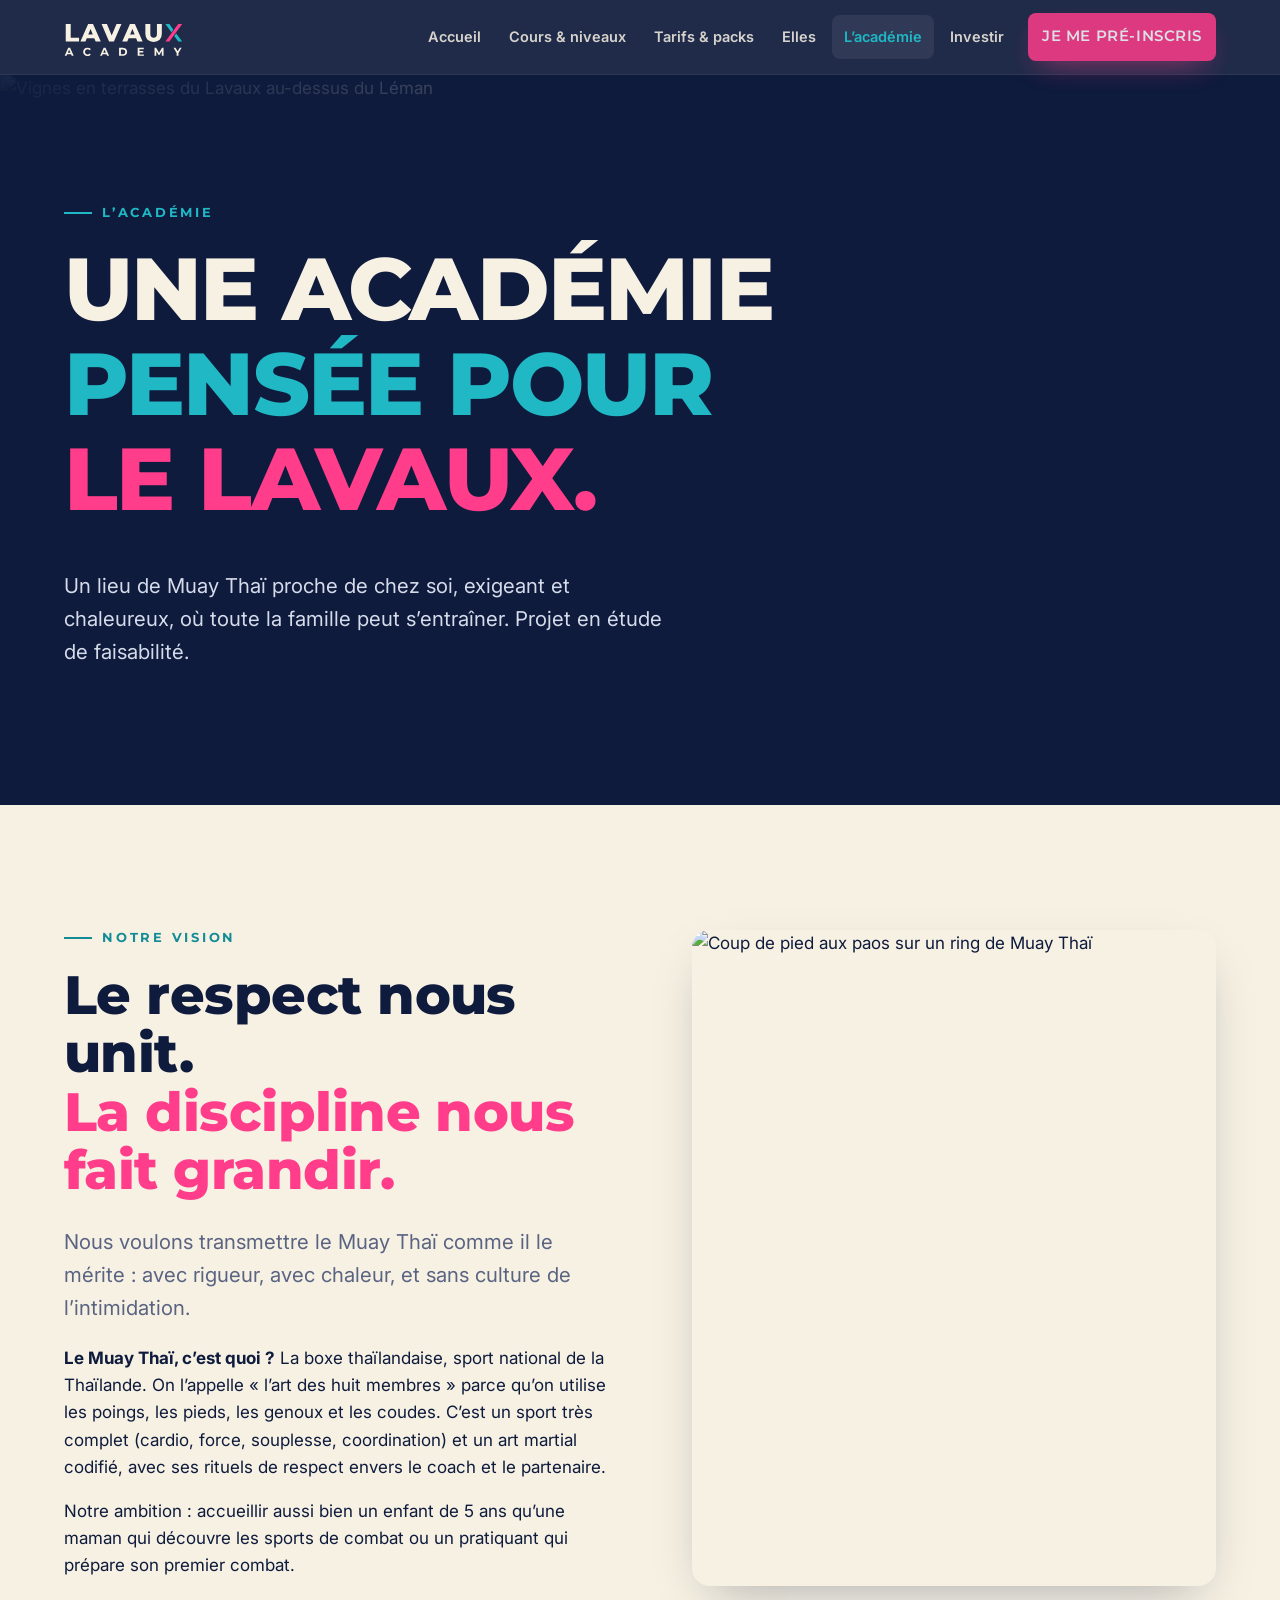
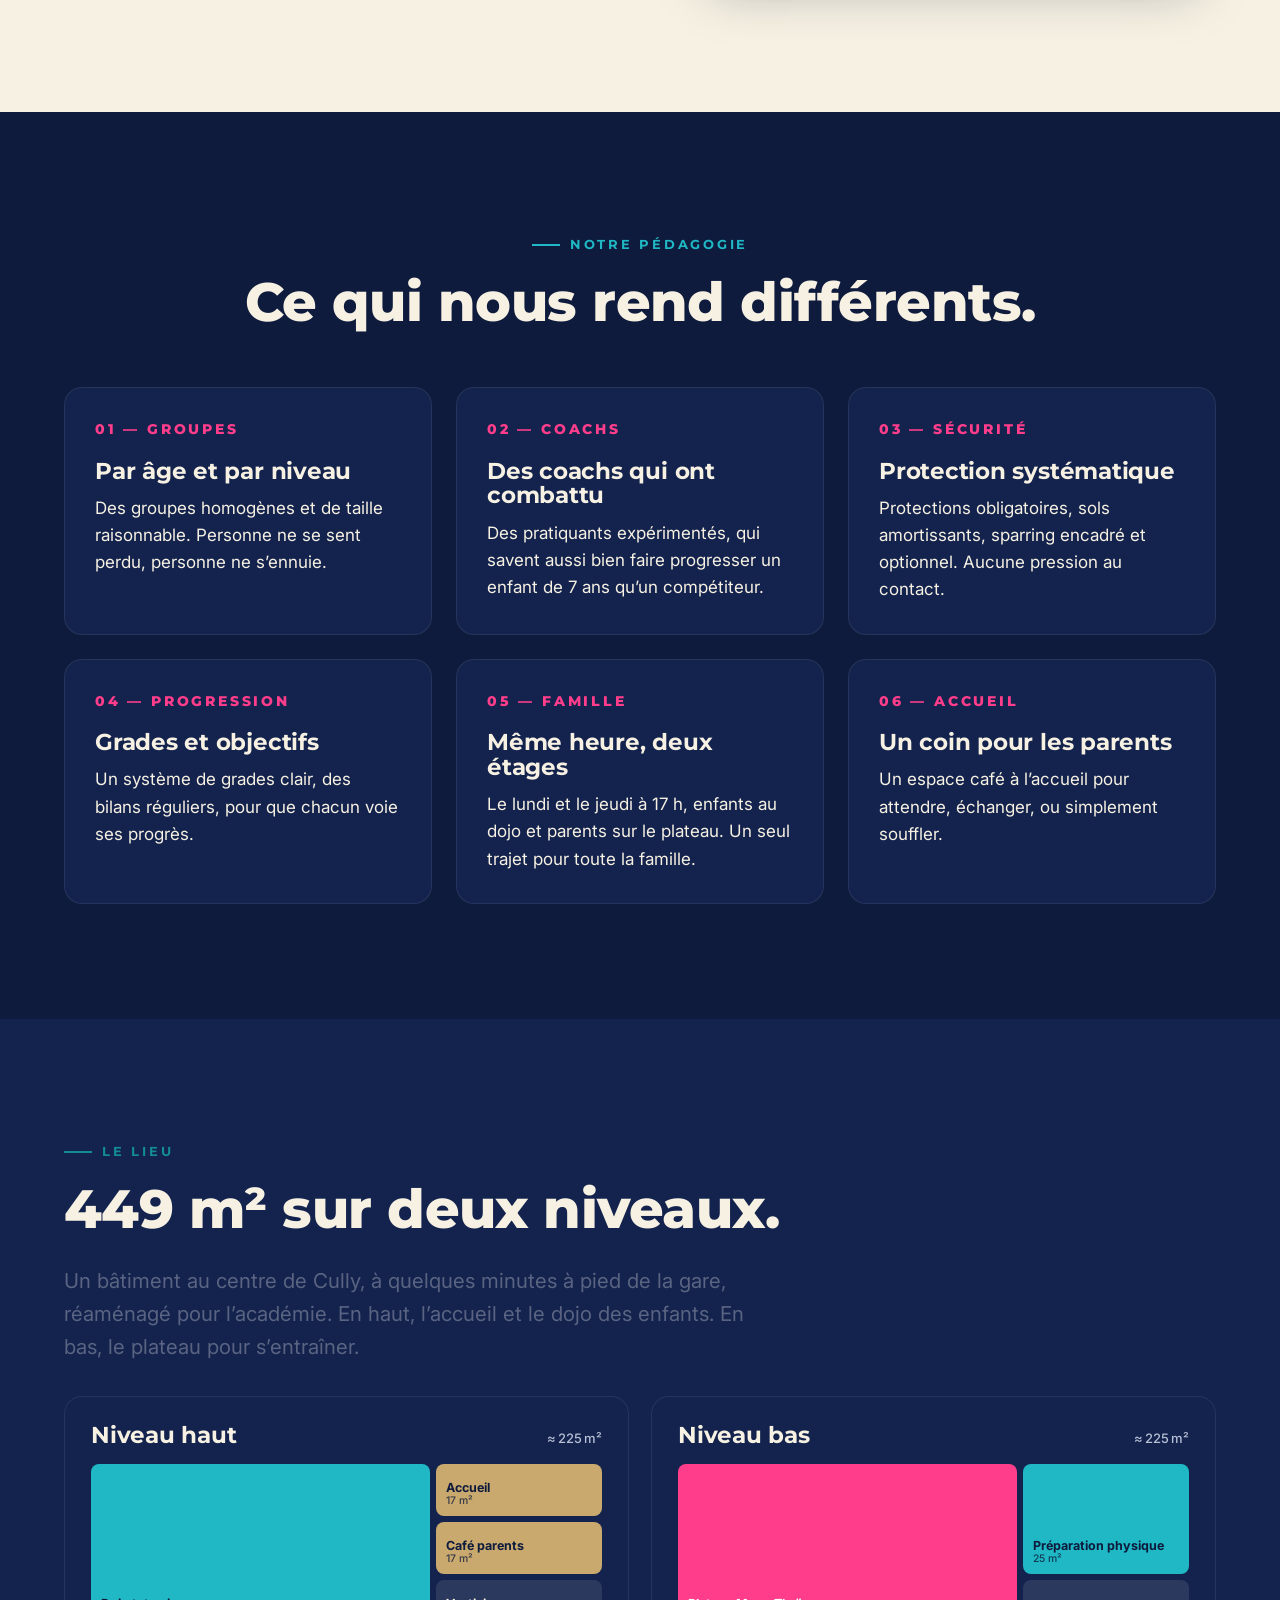
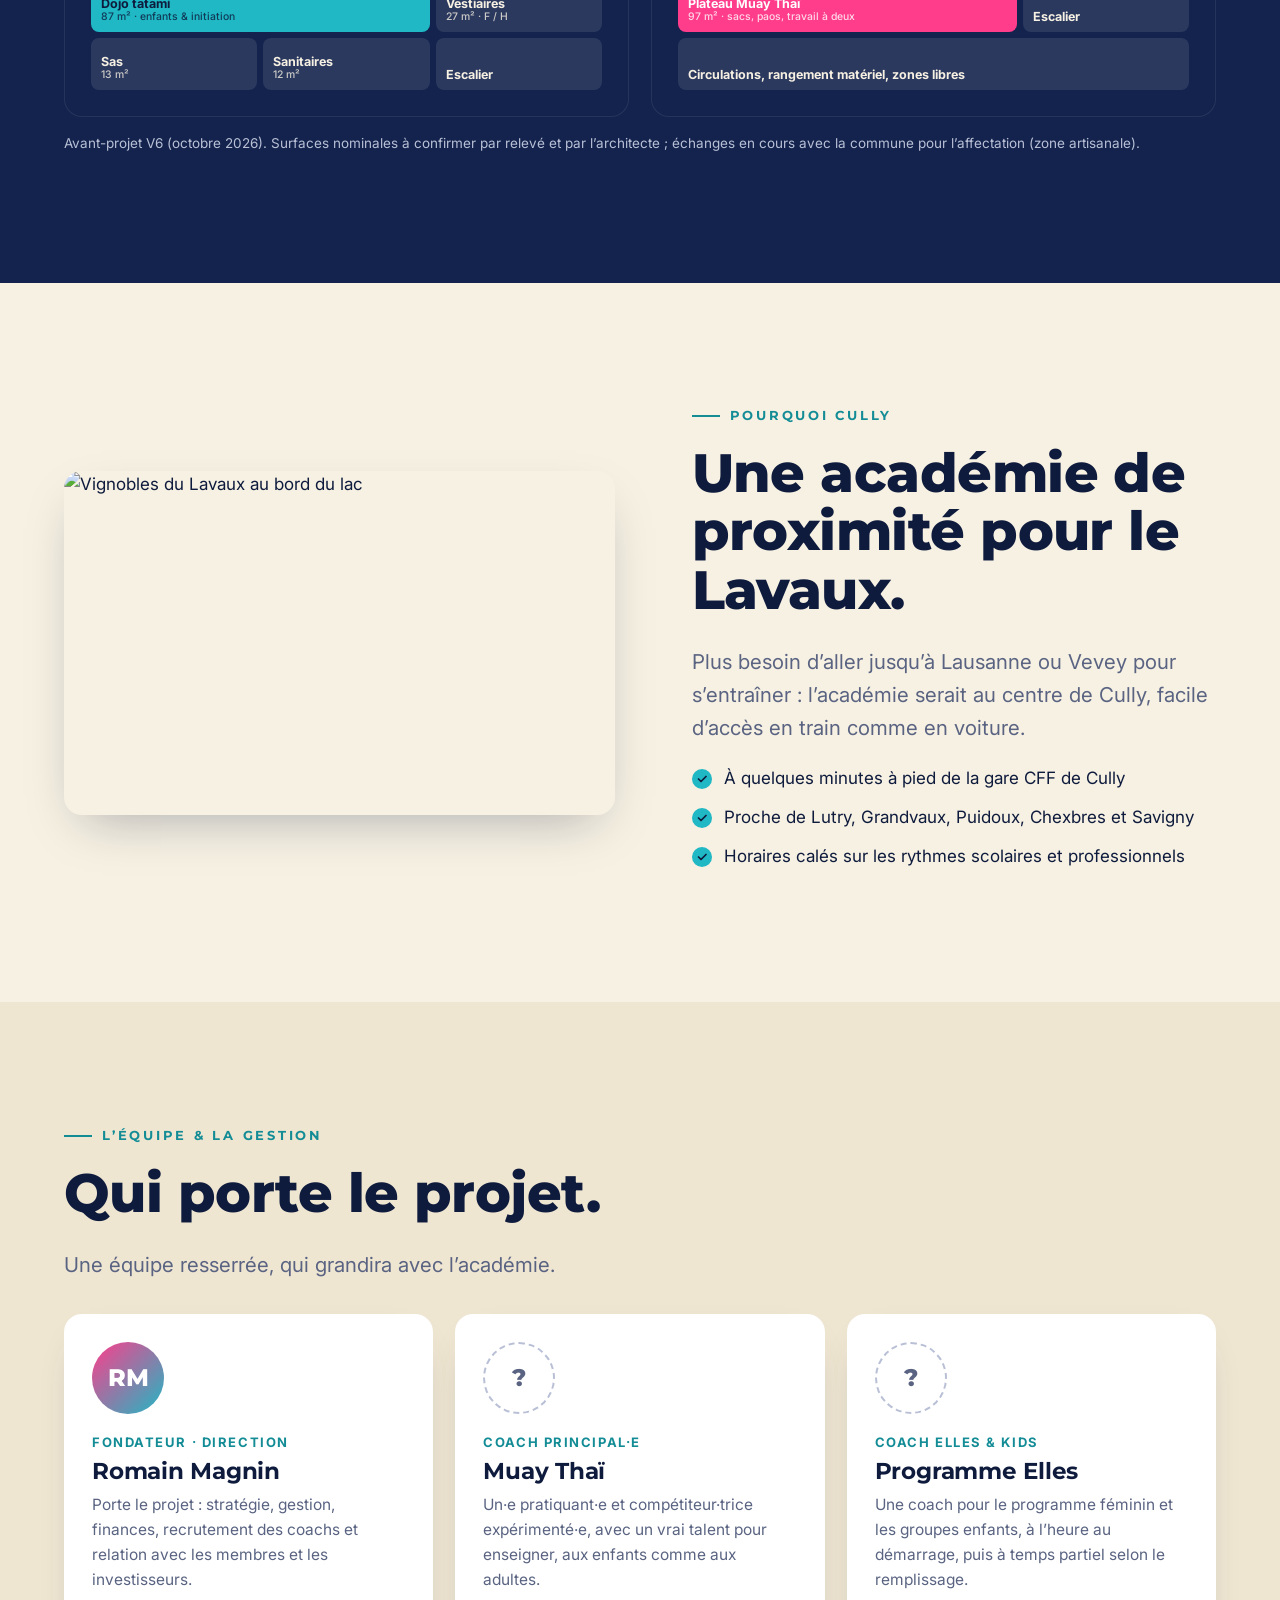
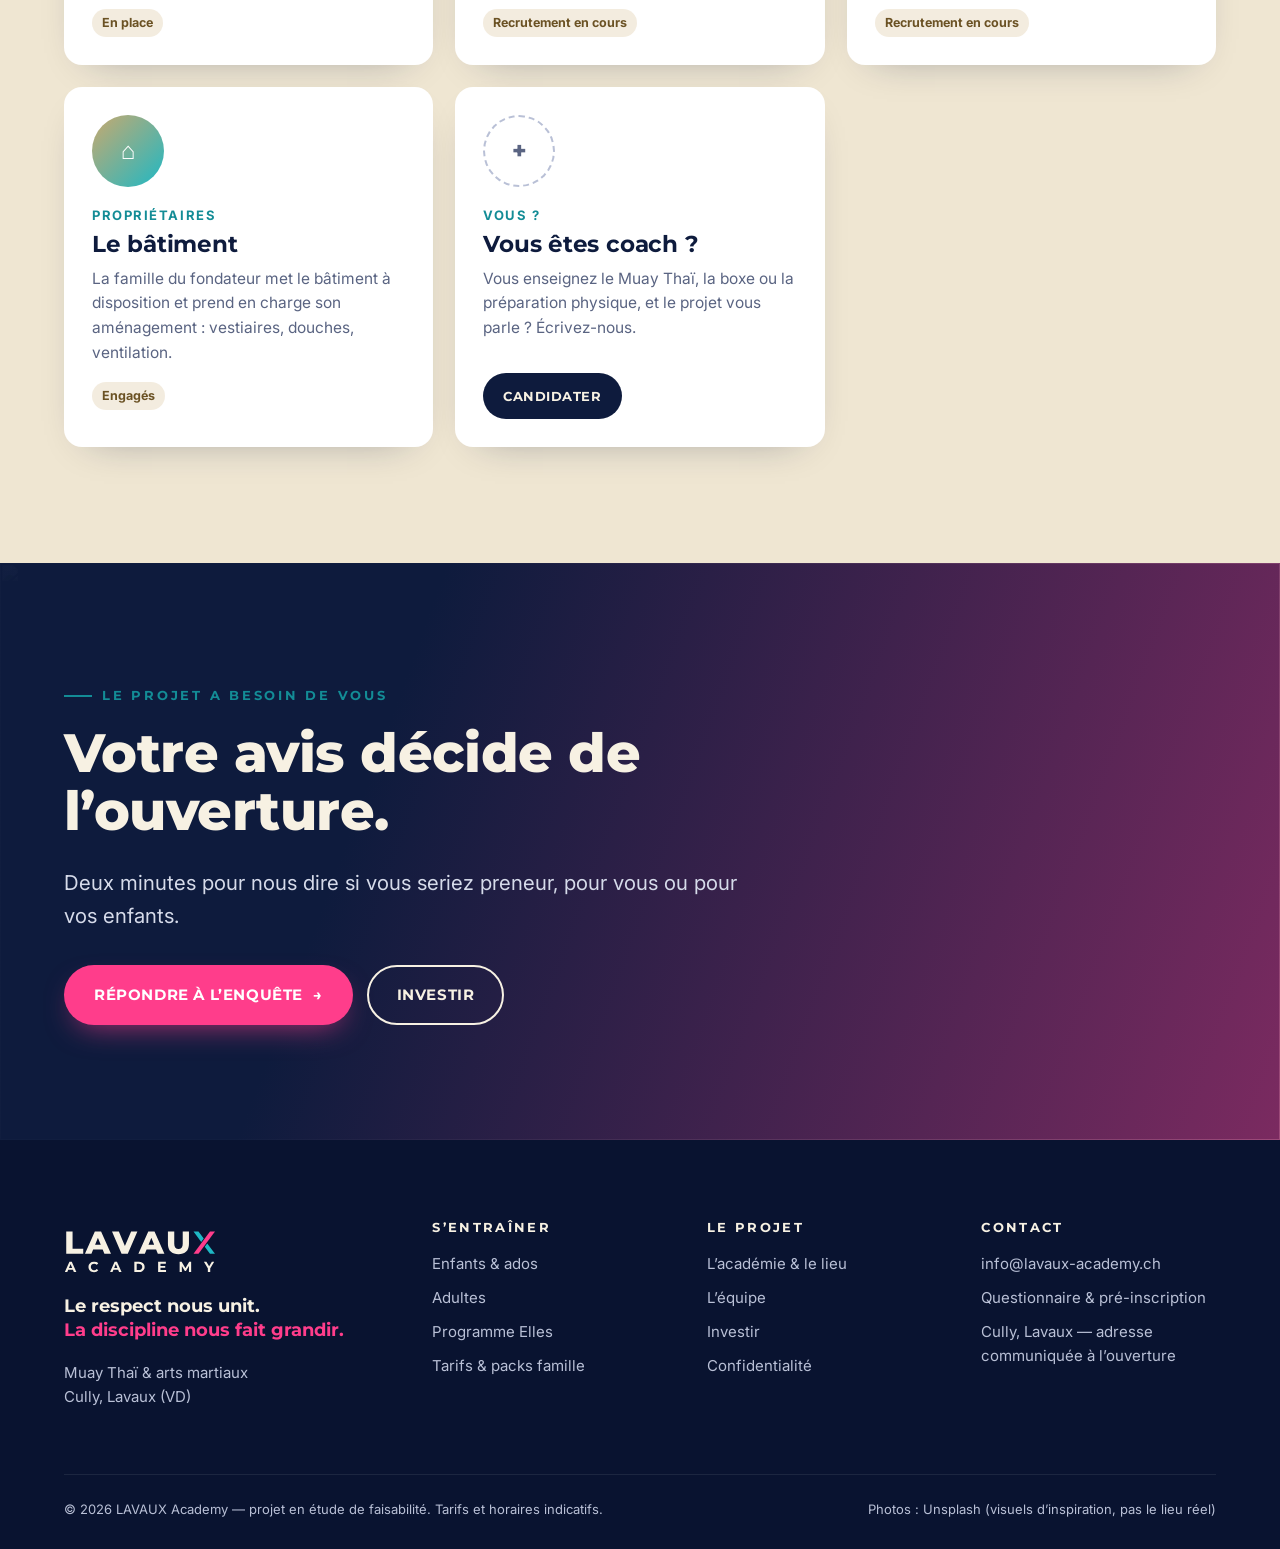
==== commit b6eb964c: "Logo v4 : le X de LAVAUX - En-tête et pied de page : nouveau logo horizontal (LAVAU + X, ACADEMY) - " ====
--- a/academie.html
+++ b/academie.html
@@ -7,6 +7,7 @@
 <meta name="description" content="Le projet LAVAUX Academy à Cully : valeurs, pédagogie, un lieu de 449 m² sur deux niveaux, l’équipe et la gouvernance.">
 <meta name="theme-color" content="#0E1B3D">
 <link rel="icon" href="assets/img/favicon.svg" type="image/svg+xml">
+<link rel="apple-touch-icon" href="assets/img/apple-touch-icon.png">
 <link rel="preconnect" href="https://fonts.googleapis.com"><link rel="preconnect" href="https://fonts.gstatic.com" crossorigin>
 <link href="https://fonts.googleapis.com/css2?family=Inter:wght@400;500;600;700&family=Montserrat:wght@600;700;800&display=swap" rel="stylesheet">
 <link rel="stylesheet" href="assets/css/style.css">
--- a/assets/css/style.css
+++ b/assets/css/style.css
@@ -75,10 +75,8 @@
 .site-header{position:sticky;top:0;z-index:50;background:rgba(14,27,61,.92);backdrop-filter:saturate(140%) blur(12px);-webkit-backdrop-filter:saturate(140%) blur(12px);color:var(--ivory);border-bottom:1px solid rgba(255,255,255,.06)}
 .nav{display:flex;align-items:center;justify-content:space-between;height:74px;gap:20px}
 .brand{display:flex;align-items:center;gap:12px;text-decoration:none}
-.brand img{height:40px;width:auto}
-.brand-txt{display:flex;flex-direction:column;line-height:1}
-.brand-txt b{font-family:var(--f-head);font-weight:800;font-size:20px;letter-spacing:.18em}
-.brand-txt span{font-family:var(--f-head);font-weight:700;font-size:10px;letter-spacing:.42em;color:var(--pink);margin-top:4px}
+.brand img{height:44px;width:auto;display:block}
+.site-footer .brand img{height:56px}
 .nav-links{display:flex;align-items:center;gap:4px;list-style:none;margin:0;padding:0}
 .nav-links a{display:block;text-decoration:none;font-weight:600;font-size:14.5px;padding:10px 12px;border-radius:8px;opacity:.85;transition:opacity .2s,background .2s}
 .nav-links a:hover,.nav-links a[aria-current=page]{opacity:1;background:rgba(255,255,255,.07)}
@@ -419,7 +417,7 @@
 @media (max-width:860px){.phases{grid-template-columns:1fr}}
 
 /* Mobile d'abord : hero et rythme */
-.brand img{height:34px}
+@media (max-width:700px){.site-header .brand img{height:38px}}
 @media (max-width:700px){
   body{font-size:16px}
   .hero{min-height:auto}
